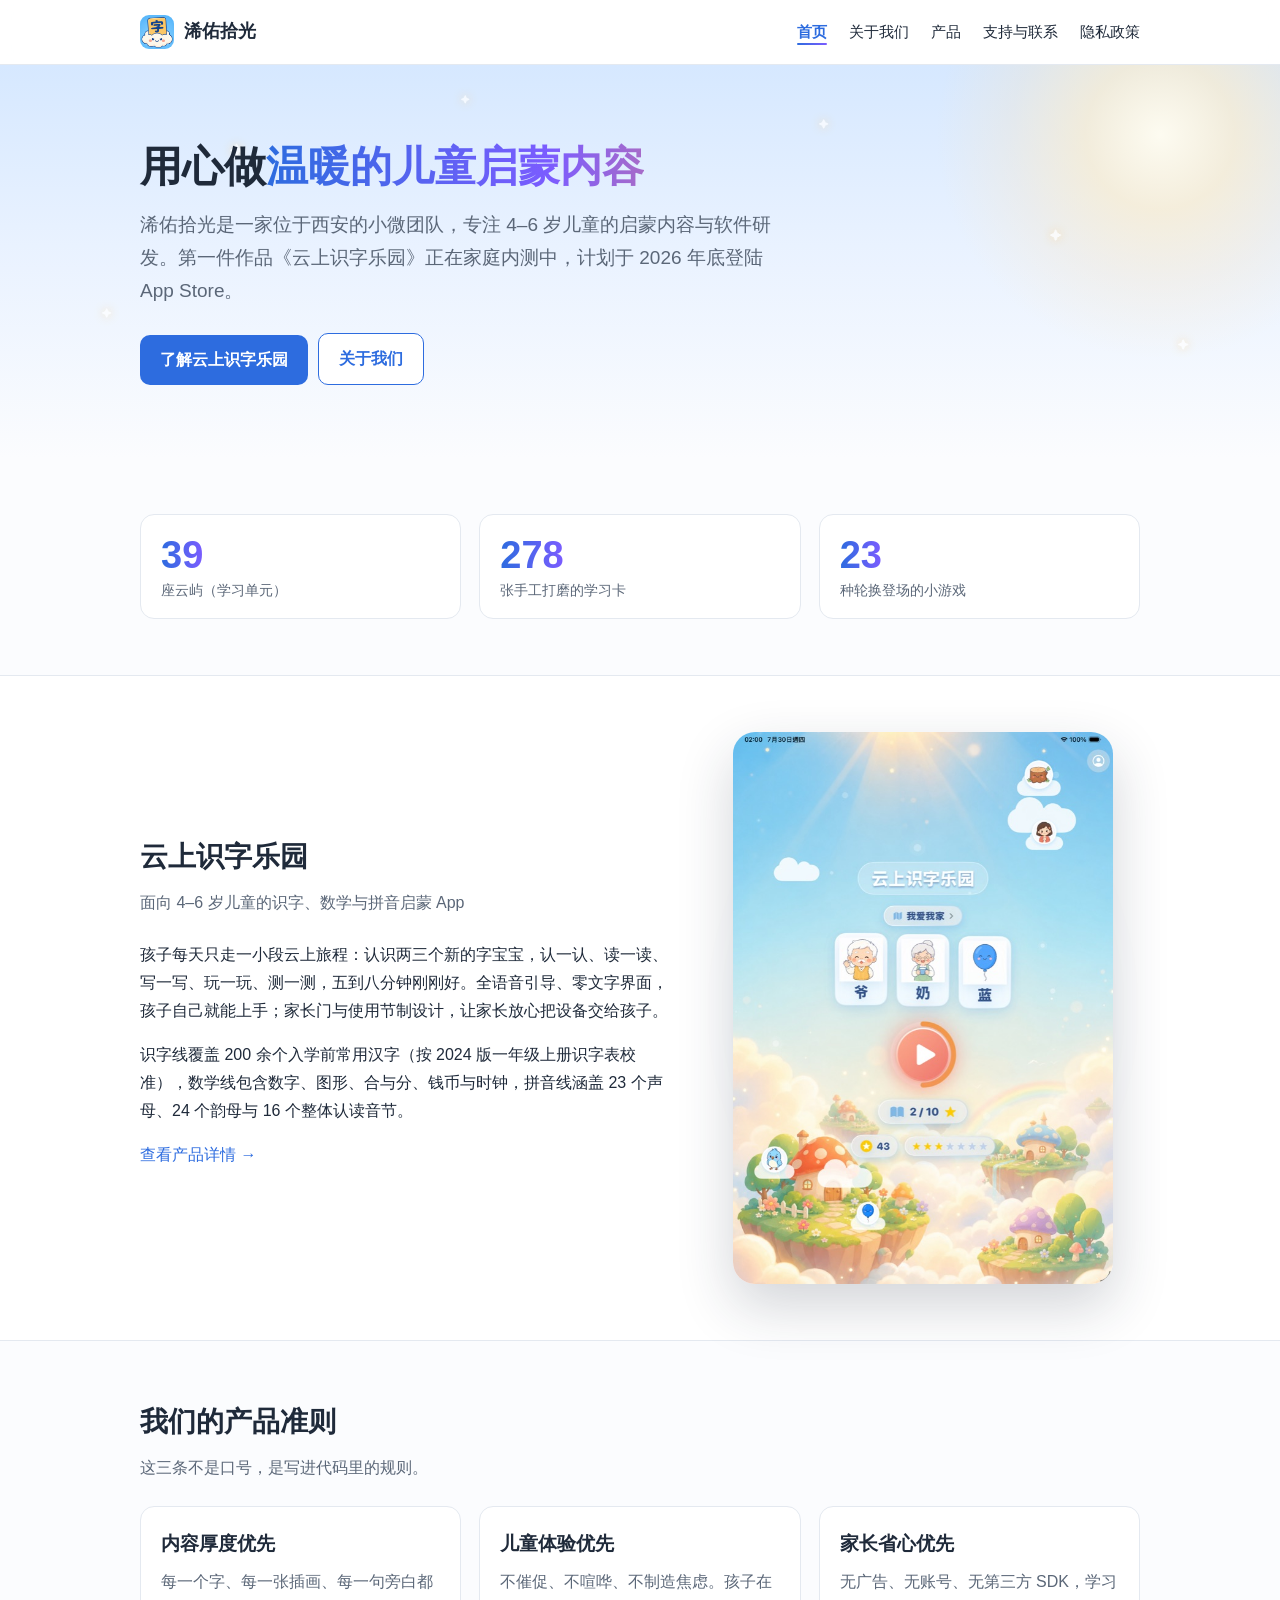
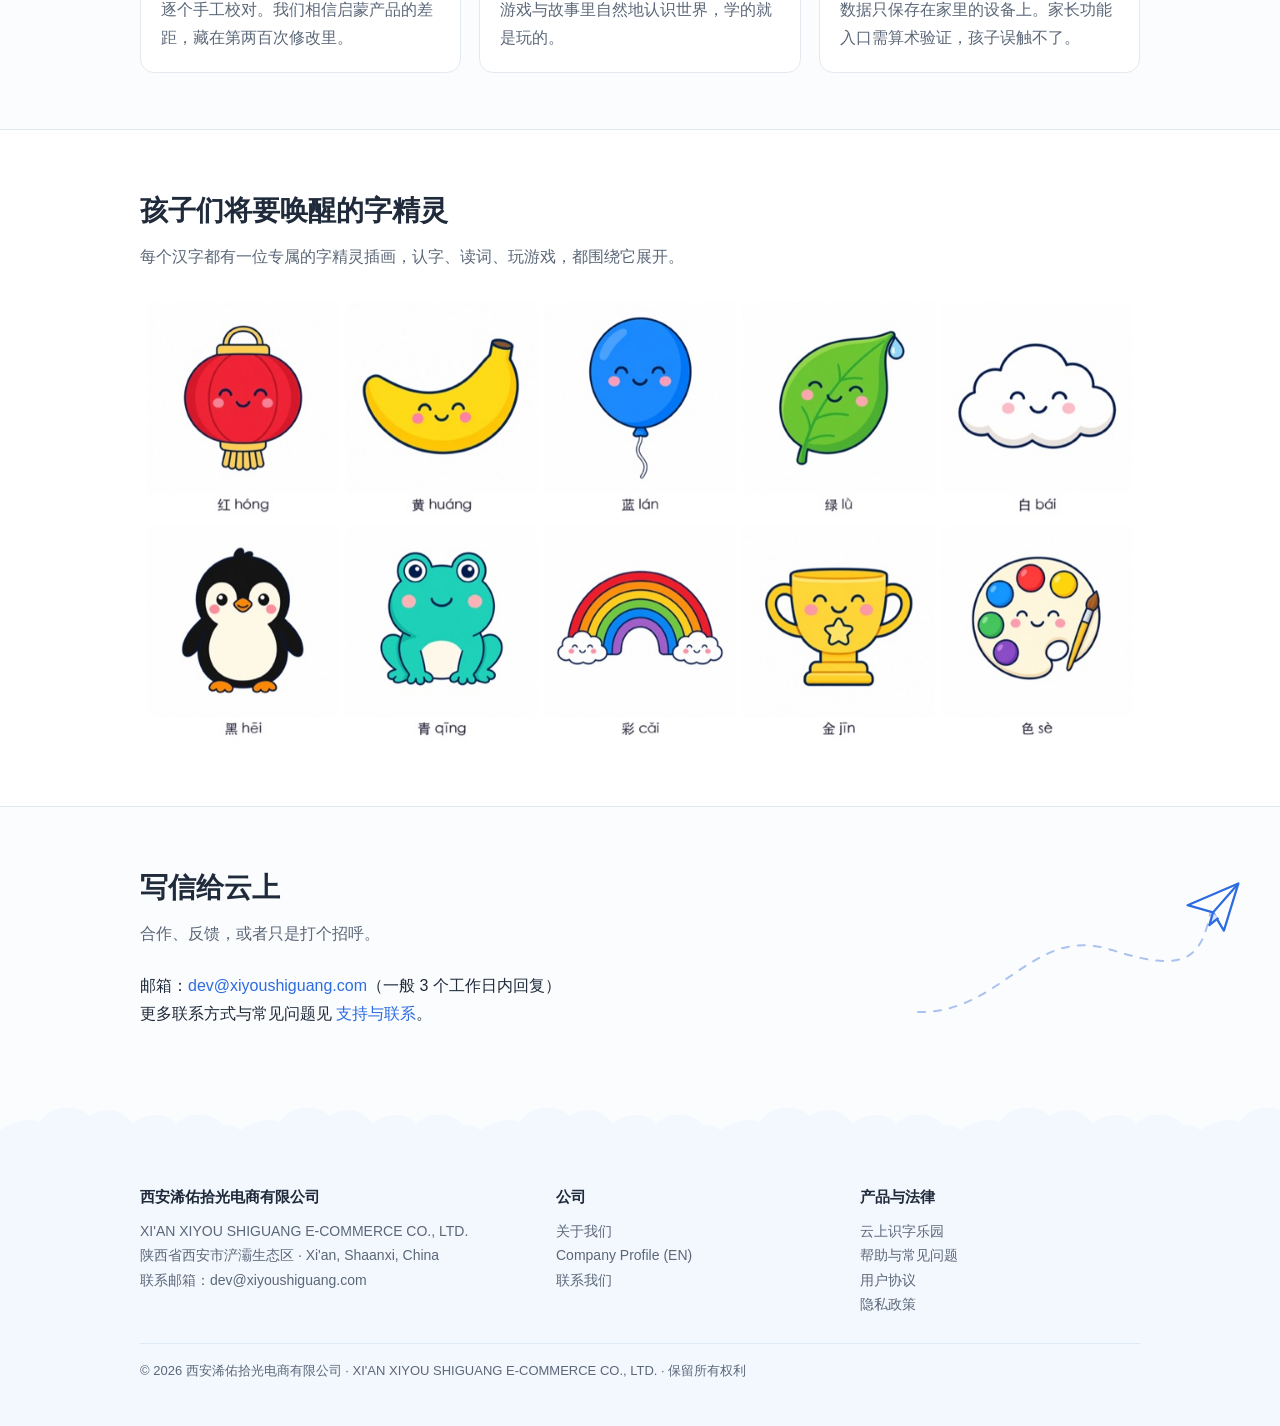
==== index.html @ efbe379d "浠佑拾光官网：六页正式站" ====
<!DOCTYPE html>
<html lang="zh-CN">
<head>
<meta charset="utf-8">
<meta name="viewport" content="width=device-width,initial-scale=1">
<title>浠佑拾光 · 儿童启蒙内容与软件研发</title>
<meta name="description" content="浠佑拾光（西安浠佑拾光电商有限公司）专注儿童启蒙内容与软件研发，首款产品《云上识字乐园》面向 4–6 岁儿童。">
<meta name="theme-color" content="#e6f0ff">
<link rel="icon" href="favicon.png" type="image/png">
<link rel="stylesheet" href="style.css">
<script>(function(d){if(window.matchMedia&&!matchMedia('(prefers-reduced-motion: reduce)').matches){d.classList.add('mo');setTimeout(function(){if(!window.__mo)d.classList.remove('mo')},2500)}})(document.documentElement)</script>
<script src="anim.js" defer></script>
</head>
<body>
<svg width="0" height="0" style="position:absolute" aria-hidden="true" focusable="false"><defs><linearGradient id="cg" x1="0" y1="0" x2="0" y2="1"><stop offset="0" stop-color="#ffffff"/><stop offset="1" stop-color="#e3eefc"/></linearGradient><symbol id="cloud"><path fill="url(#cg)" d="M34 82C14 82 4 70 6 57c2-12 12-18 24-17 1-17 16-28 32-25 7-12 22-19 38-15 13 3 22 13 25 25 12-7 30-3 37 10 3 5 4 9 4 13 15 1 26 12 25 25-1 6-6 9-12 9z"/></symbol></defs></svg>
<header class="top" id="top"><div class="wrap">
<a class="brand" href="index.html"><img src="assets/icon.png" alt="浠佑拾光"><span>浠佑拾光</span></a>
<nav><a href="index.html" class=on>首页</a><a href="about.html">关于我们</a><a href="product.html">产品</a><a href="support.html">支持与联系</a><a href="privacy.html">隐私政策</a></nav>
</div><div class="progress" aria-hidden="true"></div></header>

<div class="hero sky" data-chars="云 字 山 水 日 月 花 鸟 天 人 火 木"><div class="sky-layer" aria-hidden="true"><div class="sun"></div><div class="depth" data-k="0.18"><svg class="cl" viewBox="0 -6 200 90" style="--y:6%;--w:140px;--o:.55;--t:150s;--dl:-20s;--x:12%"><use href="#cloud"/></svg><svg class="cl" viewBox="0 -6 200 90" style="--y:24%;--w:100px;--o:.45;--t:180s;--dl:-95s;--x:74%"><use href="#cloud"/></svg><svg class="cl" viewBox="0 -6 200 90" style="--y:58%;--w:120px;--o:.40;--t:160s;--dl:-60s;--x:42%"><use href="#cloud"/></svg><svg class="cl" viewBox="0 -6 200 90" style="--y:38%;--w:86px;--o:.35;--t:200s;--dl:-150s;--x:90%"><use href="#cloud"/></svg><span class="tw" style="--x:18%;--y:20%;--s:14px;--t:4.2s;--dl:-1s">✦</span><span class="tw" style="--x:64%;--y:14%;--s:10px;--t:3.6s;--dl:-2.4s">✦</span><span class="tw" style="--x:82%;--y:42%;--s:12px;--t:5s;--dl:-.6s">✦</span><span class="tw" style="--x:36%;--y:8%;--s:9px;--t:3.2s;--dl:-1.8s">✦</span><span class="tw" style="--x:92%;--y:70%;--s:11px;--t:4.6s;--dl:-3s">✦</span><span class="tw" style="--x:8%;--y:62%;--s:10px;--t:3.9s;--dl:-2s">✦</span></div><div class="depth" data-k="0.42"><svg class="cl" viewBox="0 -6 200 90" style="--y:12%;--w:250px;--o:.92;--t:95s;--dl:-12s;--x:60%"><use href="#cloud"/></svg><svg class="cl" viewBox="0 -6 200 90" style="--y:50%;--w:190px;--o:.82;--t:115s;--dl:-58s;--x:6%"><use href="#cloud"/></svg><svg class="cl" viewBox="0 -6 200 90" style="--y:68%;--w:290px;--o:.72;--t:105s;--dl:-84s;--x:30%"><use href="#cloud"/></svg></div></div><div class="wrap">
<h1 class="enter">用心做<span class="grad">温暖的儿童启蒙内容</span></h1>
<p class="lead enter" style="--d:.14s">浠佑拾光是一家位于西安的小微团队，专注 4–6 岁儿童的启蒙内容与软件研发。第一件作品《云上识字乐园》正在家庭内测中，计划于 2026 年底登陆 App Store。</p>
<div class="enter" style="--d:.28s"><a class="btn" href="product.html">了解云上识字乐园</a><a class="btn ghost" href="about.html">关于我们</a></div>
</div></div>
<section><div class="wrap">
<div class="grid g3">
<div class="card rv"><div class="stat"><span class="num" data-to="39">39</span><small>座云屿（学习单元）</small></div></div>
<div class="card rv"><div class="stat"><span class="num" data-to="278">278</span><small>张手工打磨的学习卡</small></div></div>
<div class="card rv"><div class="stat"><span class="num" data-to="23">23</span><small>种轮换登场的小游戏</small></div></div>
</div>
</div></section>
<section class="alt"><div class="wrap">
<div class="split">
<div>
<h2 class="rv">云上识字乐园</h2>
<p class="sub rv">面向 4–6 岁儿童的识字、数学与拼音启蒙 App</p>
<p class="rv">孩子每天只走一小段云上旅程：认识两三个新的字宝宝，认一认、读一读、写一写、玩一玩、测一测，五到八分钟刚刚好。全语音引导、零文字界面，孩子自己就能上手；家长门与使用节制设计，让家长放心把设备交给孩子。</p>
<p class="rv">识字线覆盖 200 余个入学前常用汉字（按 2024 版一年级上册识字表校准），数学线包含数字、图形、合与分、钱币与时钟，拼音线涵盖 23 个声母、24 个韵母与 16 个整体认读音节。</p>
<p class="rv"><a href="product.html">查看产品详情 →</a></p>
</div>
<div class="rv zoom"><div class="shot-wrap"><span class="glow"></span><div class="float"><img class="shot tilt" src="assets/app_home.jpg" alt="云上识字乐园 App 首页截图"></div></div></div>
</div>
</div></section>
<section><div class="wrap">
<h2 class="rv">我们的产品准则</h2>
<p class="sub rv">这三条不是口号，是写进代码里的规则。</p>
<div class="grid g3">
<div class="card rv"><h3>内容厚度优先</h3><p>每一个字、每一张插画、每一句旁白都逐个手工校对。我们相信启蒙产品的差距，藏在第两百次修改里。</p></div>
<div class="card rv"><h3>儿童体验优先</h3><p>不催促、不喧哗、不制造焦虑。孩子在游戏与故事里自然地认识世界，学的就是玩的。</p></div>
<div class="card rv"><h3>家长省心优先</h3><p>无广告、无账号、无第三方 SDK，学习数据只保存在家里的设备上。家长功能入口需算术验证，孩子误触不了。</p></div>
</div>
</div></section>
<section class="alt"><div class="wrap">
<h2 class="rv">孩子们将要唤醒的字精灵</h2>
<p class="sub rv">每个汉字都有一位专属的字精灵插画，认字、读词、玩游戏，都围绕它展开。</p>
<div class="ph kb rv zoom"><img class="img" src="assets/spirits.jpg" alt="云上识字乐园字精灵插画：颜色字一组"></div>
</div></section>
<section class="mail"><div class="wrap">
<div class="mail-fx" aria-hidden="true"><svg class="trail" viewBox="0 0 330 140" preserveAspectRatio="none"><path d="M6 128 C 90 130, 120 40, 200 66 S 290 70, 300 22" fill="none" stroke="#a9c2ef" stroke-width="2" stroke-linecap="round"/></svg><svg class="plane" viewBox="0 0 64 64"><path d="M4 30 L60 6 L44 58 L32 38 Z" fill="#fff" stroke="#2d6cdf" stroke-width="2.5" stroke-linejoin="round"/><path d="M60 6 L32 38" stroke="#2d6cdf" stroke-width="2.5"/><path d="M32 38 L28 52 L38 44" fill="#d6e4ff" stroke="#2d6cdf" stroke-width="2.5" stroke-linejoin="round"/></svg></div>
<h2 class="rv">写信给云上</h2>
<p class="sub rv">合作、反馈，或者只是打个招呼。</p>
<p class="rv">邮箱：<a href="mailto:dev@xiyoushiguang.com">dev@xiyoushiguang.com</a>（一般 3 个工作日内回复）<br>更多联系方式与常见问题见 <a href="support.html">支持与联系</a>。</p>
</div></section>

<footer><div class="wrap">
<div class="cols">
<div><h4>西安浠佑拾光电商有限公司</h4><div class="en">XI'AN XIYOU SHIGUANG E-COMMERCE CO., LTD.</div>
<div>陕西省西安市浐灞生态区 · <span class="en">Xi'an, Shaanxi, China</span></div>
<div>联系邮箱：<a href="mailto:dev@xiyoushiguang.com" style="display:inline">dev@xiyoushiguang.com</a></div></div>
<div><h4>公司</h4><a href="about.html">关于我们</a><a href="about.html#en">Company Profile (EN)</a><a href="support.html#contact">联系我们</a></div>
<div><h4>产品与法律</h4><a href="product.html">云上识字乐园</a><a href="support.html">帮助与常见问题</a><a href="terms.html">用户协议</a><a href="privacy.html">隐私政策</a></div>
</div>
<div class="copy">© 2026 西安浠佑拾光电商有限公司 · XI'AN XIYOU SHIGUANG E-COMMERCE CO., LTD. · 保留所有权利</div>
</div></footer>
<a class="totop" href="#top" aria-label="回到顶部">↑</a>
</body>
</html>
---- style.css ----
:root{--ink:#1f2a3a;--muted:#5b6778;--line:#e4e9f0;--bg:#fbfcfe;--card:#ffffff;--accent:#2d6cdf;--accent2:#ff8a5b;--violet:#7b5cff;--soft:#eef4ff;--foot:#f3f8ff;--ease:cubic-bezier(.2,.7,.2,1);--spring:cubic-bezier(.34,1.56,.64,1)}
*{box-sizing:border-box}html{scroll-behavior:smooth}
body{margin:0;font-family:-apple-system,BlinkMacSystemFont,"PingFang SC","Hiragino Sans GB","Microsoft YaHei","Helvetica Neue",Arial,sans-serif;color:var(--ink);background:var(--bg);line-height:1.75;font-size:16px;overflow-x:hidden}
a{color:var(--accent);text-decoration:none}a:hover{text-decoration:underline}
.wrap{max-width:1040px;margin:0 auto;padding:0 20px}

/* ---------- 顶栏 ---------- */
header.top{position:sticky;top:0;background:rgba(255,255,255,.86);backdrop-filter:saturate(180%) blur(12px);-webkit-backdrop-filter:saturate(180%) blur(12px);border-bottom:1px solid var(--line);z-index:20;transition:box-shadow .35s var(--ease),background .35s;view-transition-name:hdr}
header.top.scrolled{box-shadow:0 8px 28px rgba(31,42,58,.07);background:rgba(255,255,255,.93)}
header.top .wrap{display:flex;align-items:center;justify-content:space-between;height:64px;transition:height .35s var(--ease)}
header.top.scrolled .wrap{height:56px}
.progress{position:absolute;left:0;bottom:-1px;width:100%;height:2px;background:linear-gradient(90deg,var(--accent),var(--violet),var(--accent2));transform-origin:0 50%;scale:var(--p,0) 1;pointer-events:none}
.brand{display:flex;align-items:center;gap:10px;font-weight:700;font-size:18px;color:var(--ink)}
.brand:hover{text-decoration:none}
.brand img{width:34px;height:34px;border-radius:9px;transition:transform .5s var(--spring)}
nav a{margin-left:22px;color:var(--ink);font-size:15px;position:relative;transition:color .25s}
nav a::after{content:"";position:absolute;left:0;right:0;bottom:-5px;height:2px;border-radius:2px;background:linear-gradient(90deg,var(--accent),var(--violet));scale:0 1;transition:scale .35s var(--ease)}
nav a:hover{text-decoration:none;color:var(--accent)}
nav a.on{color:var(--accent);font-weight:600}nav a.on::after{scale:1 1}
@media(hover:hover){nav a:hover::after{scale:1 1}.brand:hover img{transform:rotate(-10deg) scale(1.08)}}
@media(max-width:720px){header.top .wrap,header.top.scrolled .wrap{height:auto;flex-wrap:wrap;padding:10px 20px}nav{width:100%;display:flex;flex-wrap:wrap;gap:6px 0;margin-top:6px}nav a{margin:0 16px 0 0;font-size:14px}}

/* ---------- 版式 ---------- */
.hero{padding:76px 0 64px;background:linear-gradient(180deg,#eef5ff 0%,#fbfcfe 100%)}
.hero h1{font-size:42px;line-height:1.25;margin:0 0 14px}.hero p.lead{font-size:19px;color:var(--muted);max-width:640px;margin:0 0 26px}
.page-head{padding:64px 0 52px}.page-head h1{font-size:36px}
@media(max-width:560px){.hero h1{font-size:32px}.page-head h1{font-size:30px}.hero p.lead{font-size:17px}}
.btn{display:inline-block;position:relative;overflow:hidden;padding:11px 20px;border-radius:10px;background:var(--accent);color:#fff;font-weight:600;transition:transform .3s var(--ease),box-shadow .3s var(--ease),background .3s}
.btn.ghost{background:#fff;color:var(--accent);border:1px solid var(--accent);margin-left:10px}
.btn:hover{text-decoration:none}
.btn::after{content:"";position:absolute;inset:0;background:linear-gradient(110deg,transparent 30%,rgba(255,255,255,.5) 50%,transparent 70%);translate:-130% 0;pointer-events:none}
@media(hover:hover){.btn:hover{transform:translateY(-2px);box-shadow:0 10px 24px rgba(45,108,223,.28)}.btn.ghost:hover{background:#f4f8ff}.btn:hover::after{translate:130% 0;transition:translate .8s var(--ease)}}
section{padding:56px 0}section.alt{background:#fff;border-top:1px solid var(--line);border-bottom:1px solid var(--line)}
h2{font-size:28px;margin:0 0 8px}h3{font-size:19px;margin:22px 0 8px}
.sub{color:var(--muted);margin:0 0 24px}
.grid{display:grid;gap:18px}.g2{grid-template-columns:repeat(2,1fr)}.g3{grid-template-columns:repeat(3,1fr)}.g4{grid-template-columns:repeat(4,1fr)}
@media(max-width:820px){.g3,.g4{grid-template-columns:repeat(2,1fr)}}@media(max-width:560px){.g2,.g3,.g4{grid-template-columns:1fr}}
.card{position:relative;background:radial-gradient(320px circle at var(--mx,-999px) var(--my,-999px),rgba(45,108,223,.09),transparent 62%),var(--card);border:1px solid var(--line);border-radius:14px;padding:20px;transition:transform .35s var(--ease),box-shadow .35s var(--ease),border-color .35s}
@media(hover:hover){.card:hover{transform:translateY(-5px);box-shadow:0 18px 40px rgba(45,108,223,.12);border-color:#cddcf5}}
.card h3{margin-top:0}.card p{margin:6px 0 0;color:var(--muted)}
.card .ph+h3{margin-top:16px}
.stat{font-size:38px;font-weight:700;color:var(--accent);line-height:1.1;font-variant-numeric:tabular-nums}.stat small{display:block;font-size:14px;color:var(--muted);font-weight:400;margin-top:6px}
.stat .num{background:linear-gradient(90deg,var(--accent),var(--violet));-webkit-background-clip:text;background-clip:text;color:transparent}
.split{display:grid;grid-template-columns:1.1fr .9fr;gap:36px;align-items:center}@media(max-width:820px){.split{grid-template-columns:1fr}}
.shot{width:100%;max-width:380px;border-radius:22px;box-shadow:0 22px 56px rgba(31,42,58,.2);display:block;margin:0 auto}
.img{width:100%;border-radius:14px;display:block}
.ph{overflow:hidden;border-radius:14px;transform:translateZ(0)}
.ph .img{border-radius:0;transition:scale .8s var(--ease)}
@media(hover:hover){.card:hover .ph .img{scale:1.06}}
table.info{width:100%;border-collapse:collapse;background:#fff;border:1px solid var(--line);border-radius:12px;overflow:hidden}
table.info th,table.info td{padding:11px 14px;border-bottom:1px solid var(--line);text-align:left;vertical-align:top;transition:background .25s}
table.info th{width:180px;background:var(--soft);font-weight:600}table.info tr:last-child th,table.info tr:last-child td{border-bottom:0}
@media(hover:hover){table.info tr:hover td{background:#f8fbff}}
@media(max-width:560px){table.info th{width:104px}}
.timeline{list-style:none;padding:0;margin:0;position:relative}
.timeline::before{content:"";position:absolute;left:0;top:8px;bottom:10px;width:2px;border-radius:2px;background:linear-gradient(180deg,var(--accent),var(--violet) 70%,var(--accent2));transform-origin:50% 0;transition:scale 1.8s var(--ease)}
.timeline li{padding:0 0 20px 24px;position:relative}
.timeline li::before{content:"";position:absolute;left:-5px;top:9px;width:12px;height:12px;border-radius:50%;background:var(--accent);box-shadow:0 0 0 4px #e3ecff;transition:scale .55s var(--spring) calc(var(--d,0s) + .25s)}
.timeline li.next::before{background:var(--accent2);box-shadow:0 0 0 4px #ffe9df}
.timeline b{display:block}.timeline span{color:var(--muted)}
.faq details{background:#fff;border:1px solid var(--line);border-radius:12px;padding:12px 16px;margin-bottom:10px;transition:box-shadow .3s var(--ease),border-color .3s}
.faq details[open]{border-color:#cddcf5;box-shadow:0 10px 26px rgba(45,108,223,.08)}
.faq summary{cursor:pointer;font-weight:600;list-style:none;position:relative;padding-right:30px}
.faq summary::-webkit-details-marker{display:none}
.faq summary::after{content:"+";position:absolute;right:0;top:50%;translate:0 -52%;font-size:24px;line-height:1;font-weight:400;color:var(--accent);transition:rotate .35s var(--ease)}
.faq details[open] summary::after{rotate:45deg}
.faq p{margin:8px 0 0;color:var(--muted)}
.doc{max-width:820px}.doc h2{margin-top:36px;font-size:22px}.doc p,.doc li{color:#2b3644}.doc .meta{color:var(--muted);font-size:14px}
.note{background:var(--soft);border-radius:12px;padding:14px 18px;color:#2b3644}
.en{font-family:-apple-system,"Helvetica Neue",Arial,sans-serif}
ul.perks li{margin-bottom:6px}

/* ---------- 页脚：云边 ---------- */
footer{position:relative;padding:44px 0 44px;color:var(--muted);font-size:14px;background:var(--foot);margin-top:40px}
footer::before{content:"";position:absolute;left:0;right:0;top:-38px;height:40px;background:url("data:image/svg+xml,%3Csvg xmlns='http://www.w3.org/2000/svg' viewBox='0 0 240 40'%3E%3Cpath fill='%23f3f8ff' d='M0 40V28C10 22 24 14 40 20C50 4 74 0 90 14C104 4 124 6 132 22C146 10 166 10 176 22C190 8 214 10 224 24C230 22 236 24 240 28V40Z'/%3E%3C/svg%3E") repeat-x 0 0/240px 40px;pointer-events:none}
footer .cols{display:grid;grid-template-columns:1.4fr 1fr 1fr;gap:24px}@media(max-width:720px){footer .cols{grid-template-columns:1fr}}
footer h4{margin:0 0 8px;color:var(--ink);font-size:15px}footer a{color:var(--muted);display:block;transition:color .25s,translate .25s var(--ease)}
@media(hover:hover){footer .cols>div:not(:first-child) a:hover{color:var(--accent);translate:4px 0;text-decoration:none}}
footer .copy{margin-top:26px;padding-top:16px;border-top:1px solid #dfe8f5;font-size:13px}

/* ---------- 回到顶部 ---------- */
.totop{position:fixed;right:20px;bottom:22px;width:46px;height:46px;border-radius:50%;display:grid;place-items:center;background:#fff;color:var(--accent);font-size:20px;font-weight:700;box-shadow:0 10px 28px rgba(45,108,223,.22);opacity:0;scale:.6;pointer-events:none;transition:opacity .35s var(--ease),scale .45s var(--spring);z-index:30}
.totop.show{opacity:1;scale:1;pointer-events:auto}
.totop:hover{text-decoration:none}

/* ---------- 天空：云、星、太阳光晕、飘字 ---------- */
.sky{position:relative;overflow:hidden;isolation:isolate;background:linear-gradient(180deg,#d6e8ff 0%,#e9f2ff 46%,var(--bg) 100%)}
.sky-layer{position:absolute;inset:0;z-index:-1;pointer-events:none}
.sky-layer .depth{position:absolute;inset:0;will-change:translate}
.cl{position:absolute;top:var(--y);left:var(--x);width:var(--w);height:auto;opacity:var(--o);overflow:visible}
.sun{position:absolute;right:-120px;top:-170px;width:480px;height:480px;border-radius:50%;background:radial-gradient(circle,rgba(255,252,240,.95) 0%,rgba(255,236,196,.6) 22%,rgba(255,226,180,.22) 44%,rgba(255,226,180,0) 66%)}
.tw{position:absolute;left:var(--x);top:var(--y);font-size:var(--s);line-height:1;color:#ffffff;text-shadow:0 0 10px rgba(255,214,140,.9);opacity:.7}
.zi{position:absolute;bottom:-70px;left:var(--x);font-family:"Kaiti SC","STKaiti","KaiTi","BiauKai",serif;font-size:var(--s);color:var(--c);opacity:0;will-change:transform,opacity}
.sky .wrap{position:relative}
.grad{background:linear-gradient(90deg,var(--accent),var(--violet),var(--accent2),var(--violet),var(--accent));background-size:300% 100%;-webkit-background-clip:text;background-clip:text;color:transparent}
.shot-wrap{position:relative;max-width:380px;margin:0 auto;perspective:1100px;isolation:isolate}
.shot-wrap .glow{position:absolute;inset:6% 4%;border-radius:48px;background:radial-gradient(closest-side,rgba(123,92,255,.38),rgba(45,108,223,.2),transparent);filter:blur(30px);z-index:-1}
.shot.tilt{transform:rotateX(var(--rx,0deg)) rotateY(var(--ry,0deg));transition:transform .5s var(--ease)}

/* 写信区：纸飞机 */
.mail{position:relative;overflow:hidden}
.mail-fx{position:absolute;right:3%;top:50%;translate:0 -50%;width:330px;height:140px;pointer-events:none}
.mail-fx .trail{position:absolute;inset:0;width:100%;height:100%}
.mail-fx .plane{position:absolute;right:0;top:-6px;width:58px;height:58px}
@media(max-width:860px){.mail-fx{display:none}}

/* ---------- 动效（仅在系统未要求「减少动态效果」时启用） ---------- */
@media (prefers-reduced-motion:no-preference){
  @view-transition{navigation:auto}
  ::view-transition-old(root){animation:vt-out .22s var(--ease) both}
  ::view-transition-new(root){animation:vt-in .5s var(--ease) both}

  .cl{left:0;translate:calc(-1 * var(--w) - 40px) 0;animation:drift var(--t) linear var(--dl) infinite}
  .sun{animation:breathe 9s ease-in-out infinite}
  .tw{animation:twinkle var(--t,4s) ease-in-out var(--dl,0s) infinite}
  .zi{animation:rise var(--t) linear var(--dl) infinite}
  .grad{animation:flow 9s linear infinite}
  .float{animation:bob 6.5s ease-in-out infinite}
  .shot-wrap .glow{animation:breathe 6s ease-in-out infinite}
  .hero .btn:not(.ghost)::after{animation:shine 5s ease-in-out 1.6s infinite}
  .kb .img{animation:kb 26s ease-in-out infinite alternate}
  footer::before{animation:edge 60s linear infinite}
  .mail-fx .trail path{stroke-dasharray:7 9;animation:march 1.6s linear infinite}
  .mail-fx .plane{animation:fly 7s ease-in-out infinite}
  .timeline li.next::after{content:"";position:absolute;left:-5px;top:9px;width:12px;height:12px;border-radius:50%;border:2px solid var(--accent2);box-sizing:border-box;animation:ping 2.4s ease-out infinite}

  .mo .enter{animation:enter 1s var(--ease) var(--d,0s) both}
  .mo .rv{opacity:0;translate:0 28px;transition:opacity .85s var(--ease) var(--d,0s),translate .85s var(--ease) var(--d,0s)}
  .mo .rv.zoom{translate:none;scale:.94;transition:opacity .9s var(--ease) var(--d,0s),scale .9s var(--ease) var(--d,0s)}
  .mo .card.rv{transition:opacity .85s var(--ease) var(--d,0s),translate .85s var(--ease) var(--d,0s),transform .35s var(--ease),box-shadow .35s var(--ease),border-color .35s}
  .mo .rv.in{opacity:1;translate:none;scale:none}
  .mo .timeline:not(.in)::before{scale:1 0}
  .mo .timeline li.rv:not(.in)::before{scale:0}

  @supports (interpolate-size:allow-keywords){
    :root{interpolate-size:allow-keywords}
    .faq details::details-content{height:0;overflow:clip;transition:height .42s var(--ease),content-visibility .42s allow-discrete}
    .faq details[open]::details-content{height:auto}
  }
}
@keyframes vt-out{to{opacity:0}}
@keyframes vt-in{from{opacity:0;translate:0 12px}}
@keyframes drift{from{transform:translateX(0)}to{transform:translateX(calc(100vw + var(--w) + 80px))}}
@keyframes breathe{50%{scale:1.08;opacity:.85}}
@keyframes twinkle{0%,100%{opacity:.15;scale:.6}50%{opacity:.95;scale:1.1}}
@keyframes rise{0%{transform:translate3d(0,0,0) rotate(-8deg);opacity:0}12%{opacity:1}82%{opacity:1}100%{transform:translate3d(var(--sx),calc(-1 * var(--h,520px)),0) rotate(8deg);opacity:0}}
@keyframes flow{to{background-position:300% 0}}
@keyframes bob{50%{translate:0 -14px}}
@keyframes shine{0%,72%{translate:-130% 0}100%{translate:130% 0}}
@keyframes kb{from{scale:1;translate:0 0}to{scale:1.08;translate:-2% -1.5%}}
@keyframes edge{to{background-position:240px 0}}
@keyframes march{to{stroke-dashoffset:-32}}
@keyframes fly{0%,100%{translate:0 0;rotate:0deg}25%{translate:-14px 10px;rotate:-6deg}50%{translate:4px -8px;rotate:4deg}75%{translate:10px 6px;rotate:-2deg}}
@keyframes ping{0%{scale:1;opacity:.9}100%{scale:2.6;opacity:0}}
@keyframes enter{from{opacity:0;translate:0 26px}to{opacity:1;translate:none}}
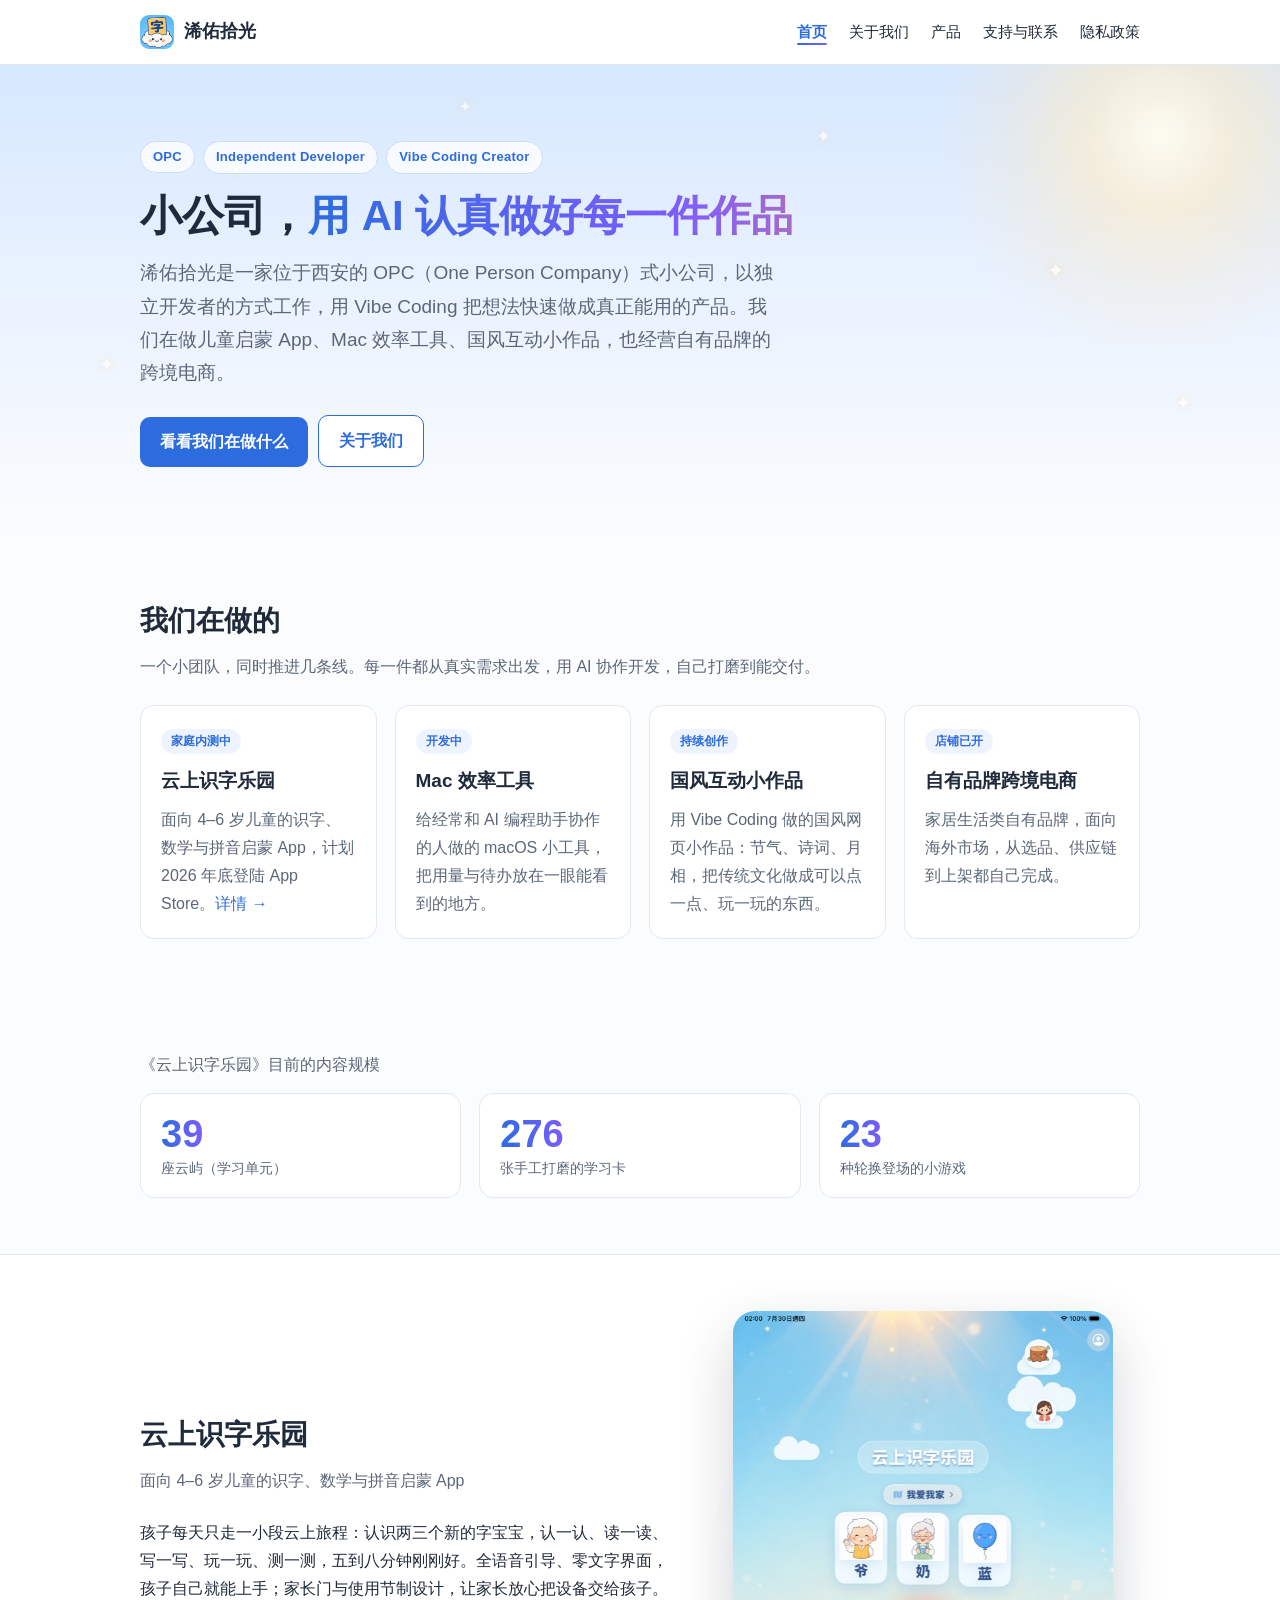
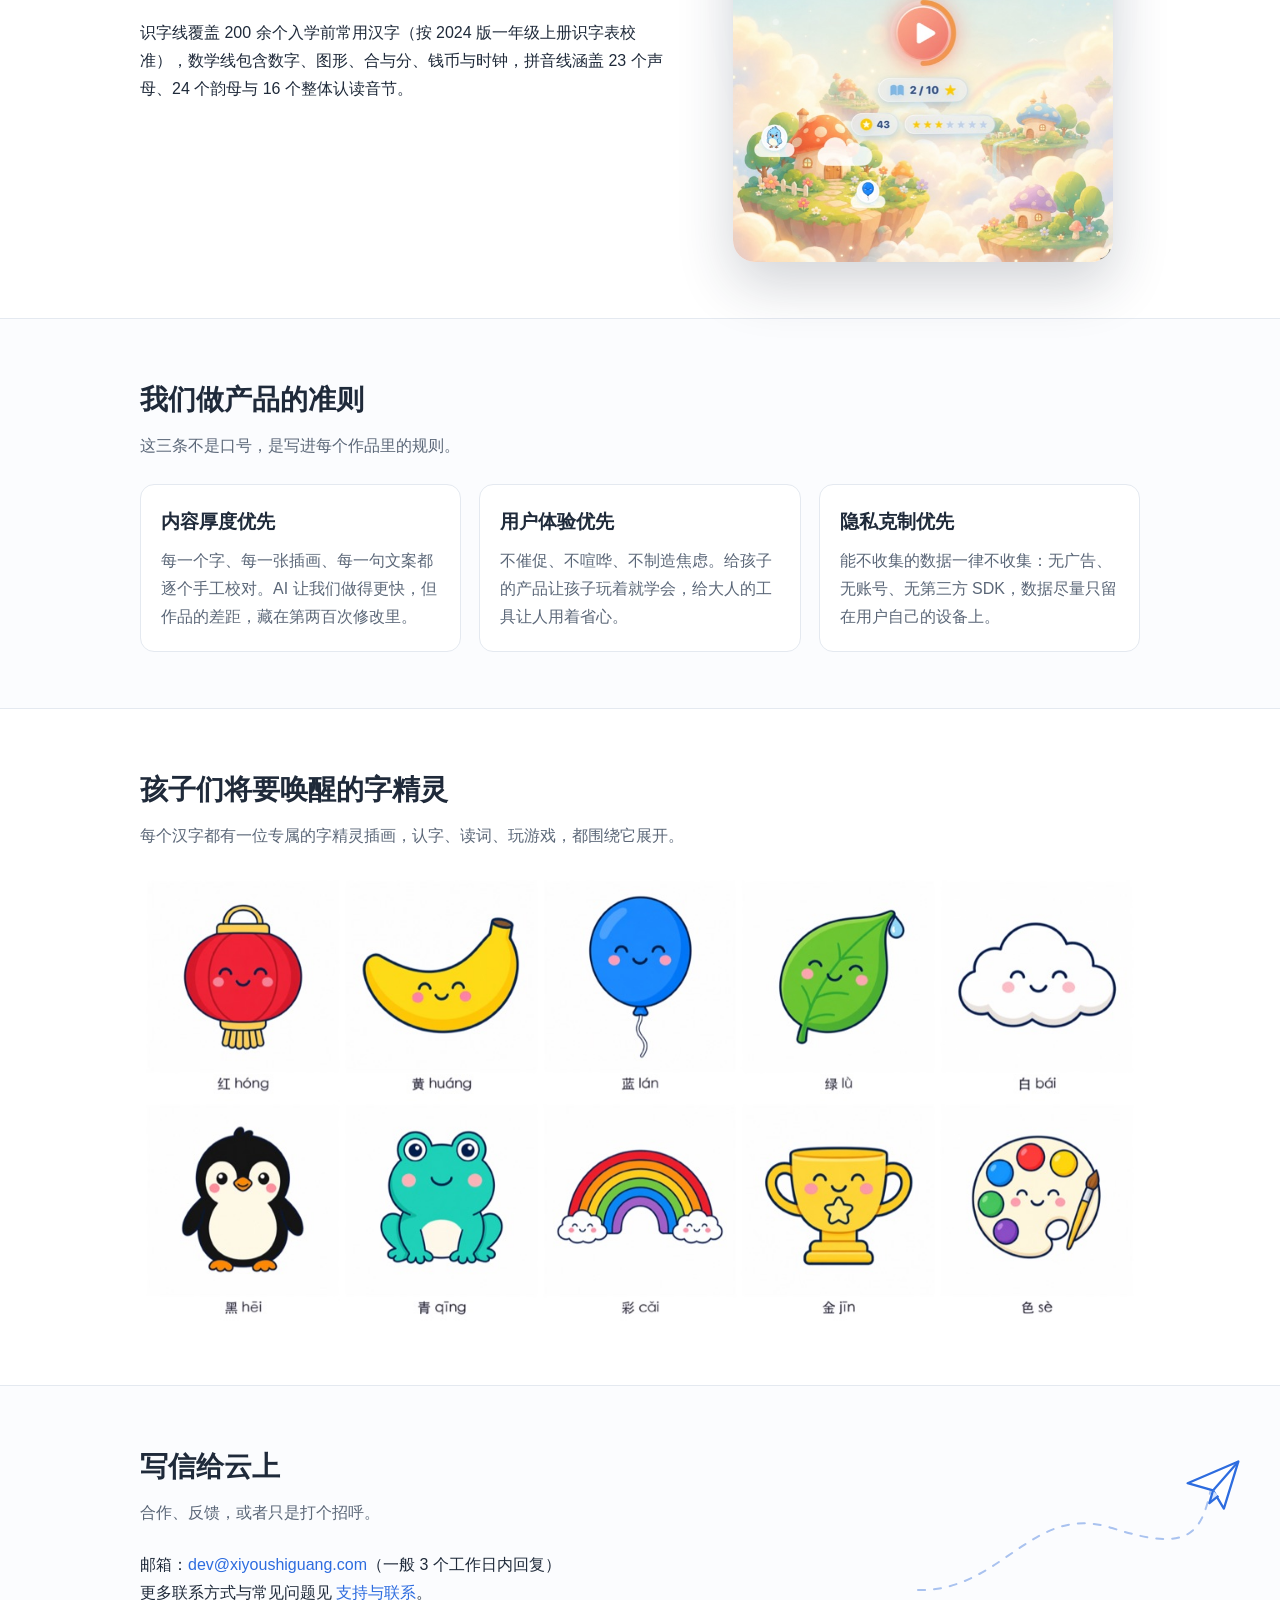
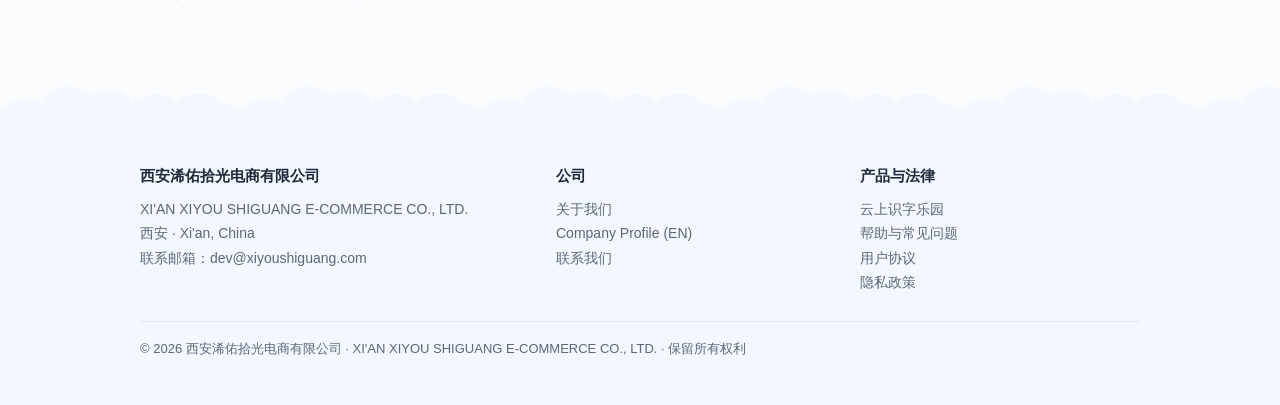
==== commit f616f32c: "官网v3：页面动效 + 公司信息精简到区县" ====
--- a/index.html
+++ b/index.html
@@ -3,8 +3,8 @@
 <head>
 <meta charset="utf-8">
 <meta name="viewport" content="width=device-width,initial-scale=1">
-<title>浠佑拾光 · 儿童启蒙内容与软件研发</title>
-<meta name="description" content="浠佑拾光（西安浠佑拾光电商有限公司）专注儿童启蒙内容与软件研发，首款产品《云上识字乐园》面向 4–6 岁儿童。">
+<title>浠佑拾光 · OPC 独立开发与 Vibe Coding 创作</title>
+<meta name="description" content="浠佑拾光（西安浠佑拾光电商有限公司）：OPC 式小公司，独立开发者、Vibe Coding 创作者。在做儿童启蒙 App《云上识字乐园》、Mac 效率工具、国风互动小作品与自有品牌跨境电商。">
 <meta name="theme-color" content="#e6f0ff">
 <link rel="icon" href="favicon.png" type="image/png">
 <link rel="stylesheet" href="style.css">
@@ -19,11 +19,23 @@
 </div><div class="progress" aria-hidden="true"></div></header>
 
 <div class="hero sky" data-chars="云 字 山 水 日 月 花 鸟 天 人 火 木"><div class="sky-layer" aria-hidden="true"><div class="sun"></div><div class="depth" data-k="0.18"><svg class="cl" viewBox="0 -6 200 90" style="--y:6%;--w:140px;--o:.55;--t:150s;--dl:-20s;--x:12%"><use href="#cloud"/></svg><svg class="cl" viewBox="0 -6 200 90" style="--y:24%;--w:100px;--o:.45;--t:180s;--dl:-95s;--x:74%"><use href="#cloud"/></svg><svg class="cl" viewBox="0 -6 200 90" style="--y:58%;--w:120px;--o:.40;--t:160s;--dl:-60s;--x:42%"><use href="#cloud"/></svg><svg class="cl" viewBox="0 -6 200 90" style="--y:38%;--w:86px;--o:.35;--t:200s;--dl:-150s;--x:90%"><use href="#cloud"/></svg><span class="tw" style="--x:18%;--y:20%;--s:14px;--t:4.2s;--dl:-1s">✦</span><span class="tw" style="--x:64%;--y:14%;--s:10px;--t:3.6s;--dl:-2.4s">✦</span><span class="tw" style="--x:82%;--y:42%;--s:12px;--t:5s;--dl:-.6s">✦</span><span class="tw" style="--x:36%;--y:8%;--s:9px;--t:3.2s;--dl:-1.8s">✦</span><span class="tw" style="--x:92%;--y:70%;--s:11px;--t:4.6s;--dl:-3s">✦</span><span class="tw" style="--x:8%;--y:62%;--s:10px;--t:3.9s;--dl:-2s">✦</span></div><div class="depth" data-k="0.42"><svg class="cl" viewBox="0 -6 200 90" style="--y:12%;--w:250px;--o:.92;--t:95s;--dl:-12s;--x:60%"><use href="#cloud"/></svg><svg class="cl" viewBox="0 -6 200 90" style="--y:50%;--w:190px;--o:.82;--t:115s;--dl:-58s;--x:6%"><use href="#cloud"/></svg><svg class="cl" viewBox="0 -6 200 90" style="--y:68%;--w:290px;--o:.72;--t:105s;--dl:-84s;--x:30%"><use href="#cloud"/></svg></div></div><div class="wrap">
-<h1 class="enter">用心做<span class="grad">温暖的儿童启蒙内容</span></h1>
-<p class="lead enter" style="--d:.14s">浠佑拾光是一家位于西安的小微团队，专注 4–6 岁儿童的启蒙内容与软件研发。第一件作品《云上识字乐园》正在家庭内测中，计划于 2026 年底登陆 App Store。</p>
-<div class="enter" style="--d:.28s"><a class="btn" href="product.html">了解云上识字乐园</a><a class="btn ghost" href="about.html">关于我们</a></div>
+<div class="tags enter"><span>OPC</span><span>Independent Developer</span><span>Vibe Coding Creator</span></div>
+<h1 class="enter" style="--d:.08s">小公司，<span class="grad">用 AI 认真做好每一件作品</span></h1>
+<p class="lead enter" style="--d:.16s">浠佑拾光是一家位于西安的 OPC（One Person Company）式小公司，以独立开发者的方式工作，用 Vibe Coding 把想法快速做成真正能用的产品。我们在做儿童启蒙 App、Mac 效率工具、国风互动小作品，也经营自有品牌的跨境电商。</p>
+<div class="enter" style="--d:.28s"><a class="btn" href="#works">看看我们在做什么</a><a class="btn ghost" href="about.html">关于我们</a></div>
 </div></div>
+<section id="works"><div class="wrap">
+<h2 class="rv">我们在做的</h2>
+<p class="sub rv">一个小团队，同时推进几条线。每一件都从真实需求出发，用 AI 协作开发，自己打磨到能交付。</p>
+<div class="grid g4">
+<div class="card rv"><span class="badge">家庭内测中</span><h3>云上识字乐园</h3><p>面向 4–6 岁儿童的识字、数学与拼音启蒙 App，计划 2026 年底登陆 App Store。<a href="product.html">详情 →</a></p></div>
+<div class="card rv"><span class="badge">开发中</span><h3>Mac 效率工具</h3><p>给经常和 AI 编程助手协作的人做的 macOS 小工具，把用量与待办放在一眼能看到的地方。</p></div>
+<div class="card rv"><span class="badge">持续创作</span><h3>国风互动小作品</h3><p>用 Vibe Coding 做的国风网页小作品：节气、诗词、月相，把传统文化做成可以点一点、玩一玩的东西。</p></div>
+<div class="card rv"><span class="badge">店铺已开</span><h3>自有品牌跨境电商</h3><p>家居生活类自有品牌，面向海外市场，从选品、供应链到上架都自己完成。</p></div>
+</div>
+</div></section>
 <section><div class="wrap">
+<p class="sub rv" style="margin-bottom:14px">《云上识字乐园》目前的内容规模</p>
 <div class="grid g3">
 <div class="card rv"><div class="stat"><span class="num" data-to="39">39</span><small>座云屿（学习单元）</small></div></div>
 <div class="card rv"><div class="stat"><span class="num" data-to="278">278</span><small>张手工打磨的学习卡</small></div></div>
@@ -43,12 +55,12 @@
 </div>
 </div></section>
 <section><div class="wrap">
-<h2 class="rv">我们的产品准则</h2>
-<p class="sub rv">这三条不是口号，是写进代码里的规则。</p>
+<h2 class="rv">我们做产品的准则</h2>
+<p class="sub rv">这三条不是口号，是写进每个作品里的规则。</p>
 <div class="grid g3">
-<div class="card rv"><h3>内容厚度优先</h3><p>每一个字、每一张插画、每一句旁白都逐个手工校对。我们相信启蒙产品的差距，藏在第两百次修改里。</p></div>
-<div class="card rv"><h3>儿童体验优先</h3><p>不催促、不喧哗、不制造焦虑。孩子在游戏与故事里自然地认识世界，学的就是玩的。</p></div>
-<div class="card rv"><h3>家长省心优先</h3><p>无广告、无账号、无第三方 SDK，学习数据只保存在家里的设备上。家长功能入口需算术验证，孩子误触不了。</p></div>
+<div class="card rv"><h3>内容厚度优先</h3><p>每一个字、每一张插画、每一句文案都逐个手工校对。AI 让我们做得更快，但作品的差距，藏在第两百次修改里。</p></div>
+<div class="card rv"><h3>用户体验优先</h3><p>不催促、不喧哗、不制造焦虑。给孩子的产品让孩子玩着就学会，给大人的工具让人用着省心。</p></div>
+<div class="card rv"><h3>隐私克制优先</h3><p>能不收集的数据一律不收集：无广告、无账号、无第三方 SDK，数据尽量只留在用户自己的设备上。</p></div>
 </div>
 </div></section>
 <section class="alt"><div class="wrap">
@@ -66,7 +78,7 @@
 <footer><div class="wrap">
 <div class="cols">
 <div><h4>西安浠佑拾光电商有限公司</h4><div class="en">XI'AN XIYOU SHIGUANG E-COMMERCE CO., LTD.</div>
-<div>陕西省西安市浐灞生态区 · <span class="en">Xi'an, Shaanxi, China</span></div>
+<div>西安 · <span class="en">Xi'an, China</span></div>
 <div>联系邮箱：<a href="mailto:dev@xiyoushiguang.com" style="display:inline">dev@xiyoushiguang.com</a></div></div>
 <div><h4>公司</h4><a href="about.html">关于我们</a><a href="about.html#en">Company Profile (EN)</a><a href="support.html#contact">联系我们</a></div>
 <div><h4>产品与法律</h4><a href="product.html">云上识字乐园</a><a href="support.html">帮助与常见问题</a><a href="terms.html">用户协议</a><a href="privacy.html">隐私政策</a></div>
--- a/style.css
+++ b/style.css
@@ -153,3 +153,7 @@
 @keyframes fly{0%,100%{translate:0 0;rotate:0deg}25%{translate:-14px 10px;rotate:-6deg}50%{translate:4px -8px;rotate:4deg}75%{translate:10px 6px;rotate:-2deg}}
 @keyframes ping{0%{scale:1;opacity:.9}100%{scale:2.6;opacity:0}}
 @keyframes enter{from{opacity:0;translate:0 26px}to{opacity:1;translate:none}}
+.tags{display:flex;flex-wrap:wrap;gap:8px;margin:0 0 16px}
+.tags span{font-size:13px;font-weight:600;letter-spacing:.02em;padding:4px 12px;border-radius:999px;background:rgba(255,255,255,.75);border:1px solid #cddcf5;color:var(--accent);font-family:-apple-system,"Helvetica Neue",Arial,sans-serif}
+.badge{display:inline-block;font-size:12px;font-weight:600;padding:2px 10px;border-radius:999px;background:var(--soft);color:var(--accent);margin-bottom:10px}
+.split.top{align-items:start}.page-head+section{padding-top:36px}
